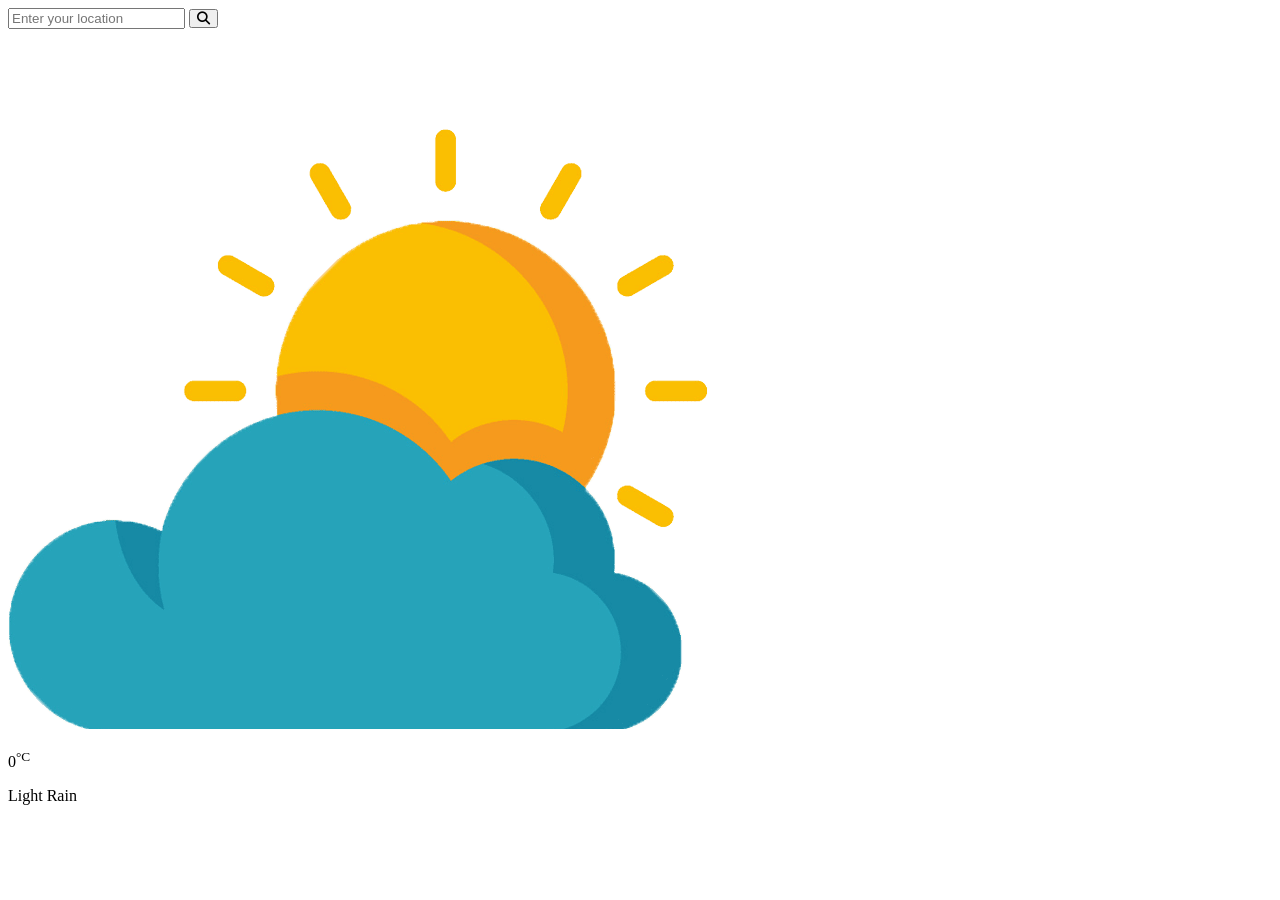
==== Weather App/index.html @ 4755a5fd "first commit" ====
<!DOCTYPE html>
<html lang="en">
<head>
    <meta charset="UTF-8">
    <meta name="viewport" content="width=device-width, initial-scale=1.0">
    <title>Weather App With JavaScript </title>
    <link rel="stylesheet" href="https://cdnjs.cloudflare.com/ajax/libs/font-awesome/6.7.2/css/all.min.css">
    <link rel="stylesheet" href="style.css">
</head>
<body>
     <div class="container">
        <div class="header">
            <div class="search-box">
                <input type="text" placeholder="Enter your location" class="input-box">
 
                <button class="fa-sharp fa-solid fa-magnifying-glass"></button>
            </div>
        </div>
        <div class="weather-body">
            <img src="cloud.png" alt="Weather Image" class="weather-img">
            <div class="weather-box">
                <p class="temperature">0<sup>°C</sup>
                </p>
                <p class="description">Light Rain</p>
            </div>
        </div>
     </div>
       
</body>
</html>
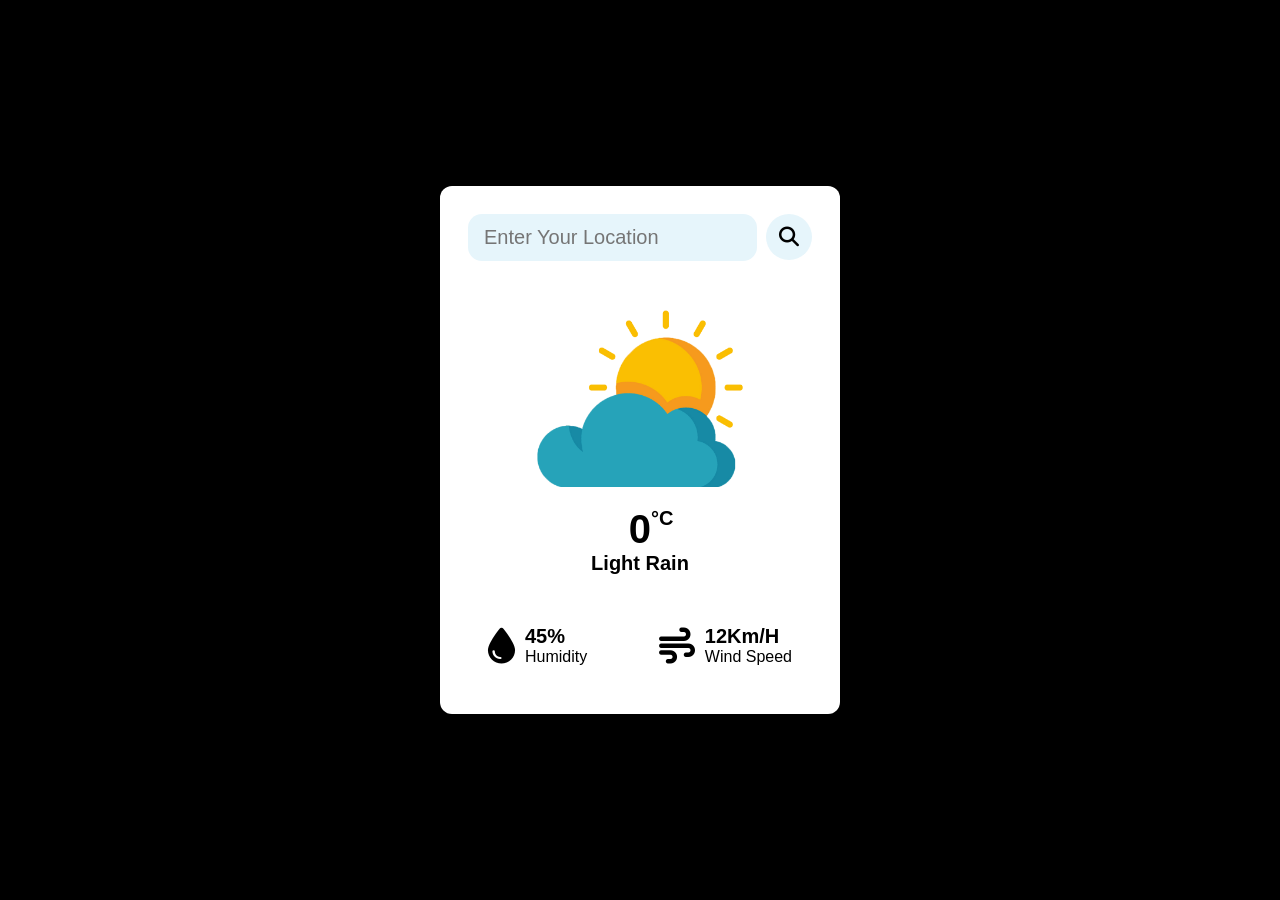
==== commit f20a1a7b: "Add Ecommerce cart and Expense Tracker Projects to the repo" ====
--- a/Weather App/index.html
+++ b/Weather App/index.html
@@ -13,7 +13,7 @@
             <div class="search-box">
                 <input type="text" placeholder="Enter your location" class="input-box">
  
-                <button class="fa-sharp fa-solid fa-magnifying-glass"></button>
+                <button class="fa-sharp fa-solid fa-magnifying-glass" id="searchBtn"></button>
             </div>
         </div>
         <div class="weather-body">
@@ -21,10 +21,29 @@
             <div class="weather-box">
                 <p class="temperature">0<sup>°C</sup>
                 </p>
-                <p class="description">Light Rain</p>
+                <p class="description">light rain</p>
+            </div>
+            <div class="weather-details">
+                <div class="humidity">
+                     <i class="fa-sharp fa-solid fa-droplet">
+                     </i>
+                     <div class="text">
+                        <span id="humidity">45%</span>
+                        <p>Humidity</p>
+                     </div>
+                </div>
+
+                <div class="wind">
+                     <i class="fa-solid fa-wind">
+                     </i>
+                     <div class="text">
+                        <span id="wind-speed">12Km/H</span>
+                        <p>Wind Speed</p>
+                     </div>
+                </div>
             </div>
         </div>
      </div>
-       
+    <script src="script.js"></script>
 </body>
 </html>
--- a/Weather App/style.css
+++ b/Weather App/style.css
@@ -0,0 +1,130 @@
+*{
+    margin: 0;
+    padding: 0;
+    box-sizing: border-box;
+    border: none;
+    outline: none;
+    font-family: sans-serif;
+}
+
+body{
+    min-height: 100vh;
+    display: flex;
+    justify-content: center;
+    align-items: center;
+    background-color: #000;
+}
+.container{
+    width: 400px;
+    height: min-content;
+    background-color: #fff;
+    border-radius: 12px;
+    padding: 28px;
+}
+
+.search-box{
+    width:100%;
+    height: min-content;
+    display: flex;
+    justify-content: space-between;
+    align-items: center;
+
+}
+
+.search-box input{
+    width: 84%;
+    font-size: 20px;
+    text-transform: capitalize;
+    color: #000;
+    background-color: #e6f5fb;
+    padding: 12px 16px;
+    border-radius: 14px; 
+}
+
+.search-box button{
+    width: 46px;
+    height: 46px;
+    background-color: #e6f5fb;
+    border-radius: 50%;
+    cursor: pointer;
+    font-size: 20px;
+}
+
+.search-box button:hover{
+    color: #fff;
+    background-color: #ababab;
+
+}
+.weather-body{
+    display: flex;
+    justify-content: center;
+    align-items: center;
+    flex-direction: column;
+    margin-block: 20px;
+}
+
+.weather-body img
+{
+    width:60%;
+}
+
+.weather-box
+{
+    margin-block: 20px;
+    text-align: center;
+}
+
+.weather-box .temperature{
+    font-size: 40px;
+    font-weight: 800;
+    position: relative;
+}
+
+.weather-box .temperature sup
+{
+    font-size: 20px;
+    position: absolute;
+    font-weight: 600; 
+}
+
+.weather-box .description{
+    font-size: 20px;
+    font-weight: 700;
+    text-transform: capitalize;
+
+}
+
+.weather-details{
+    width: 100%;
+    display: flex;
+    justify-content: space-between;
+    margin-top: 30px;
+}
+
+.humidity, .wind{
+    display: flex;
+    align-items: center;
+}
+
+.humidity{
+    margin-left: 20px;
+
+}
+
+.wind{
+    margin-right: 20px;
+}
+
+.weather-details i{
+    font-size: 36px;
+}
+
+.weather-details .text{
+    margin-left: 10px;
+    font-size: 16px;
+}
+
+.text span{
+    font-size: 20px;
+    font-weight:  700;
+}
